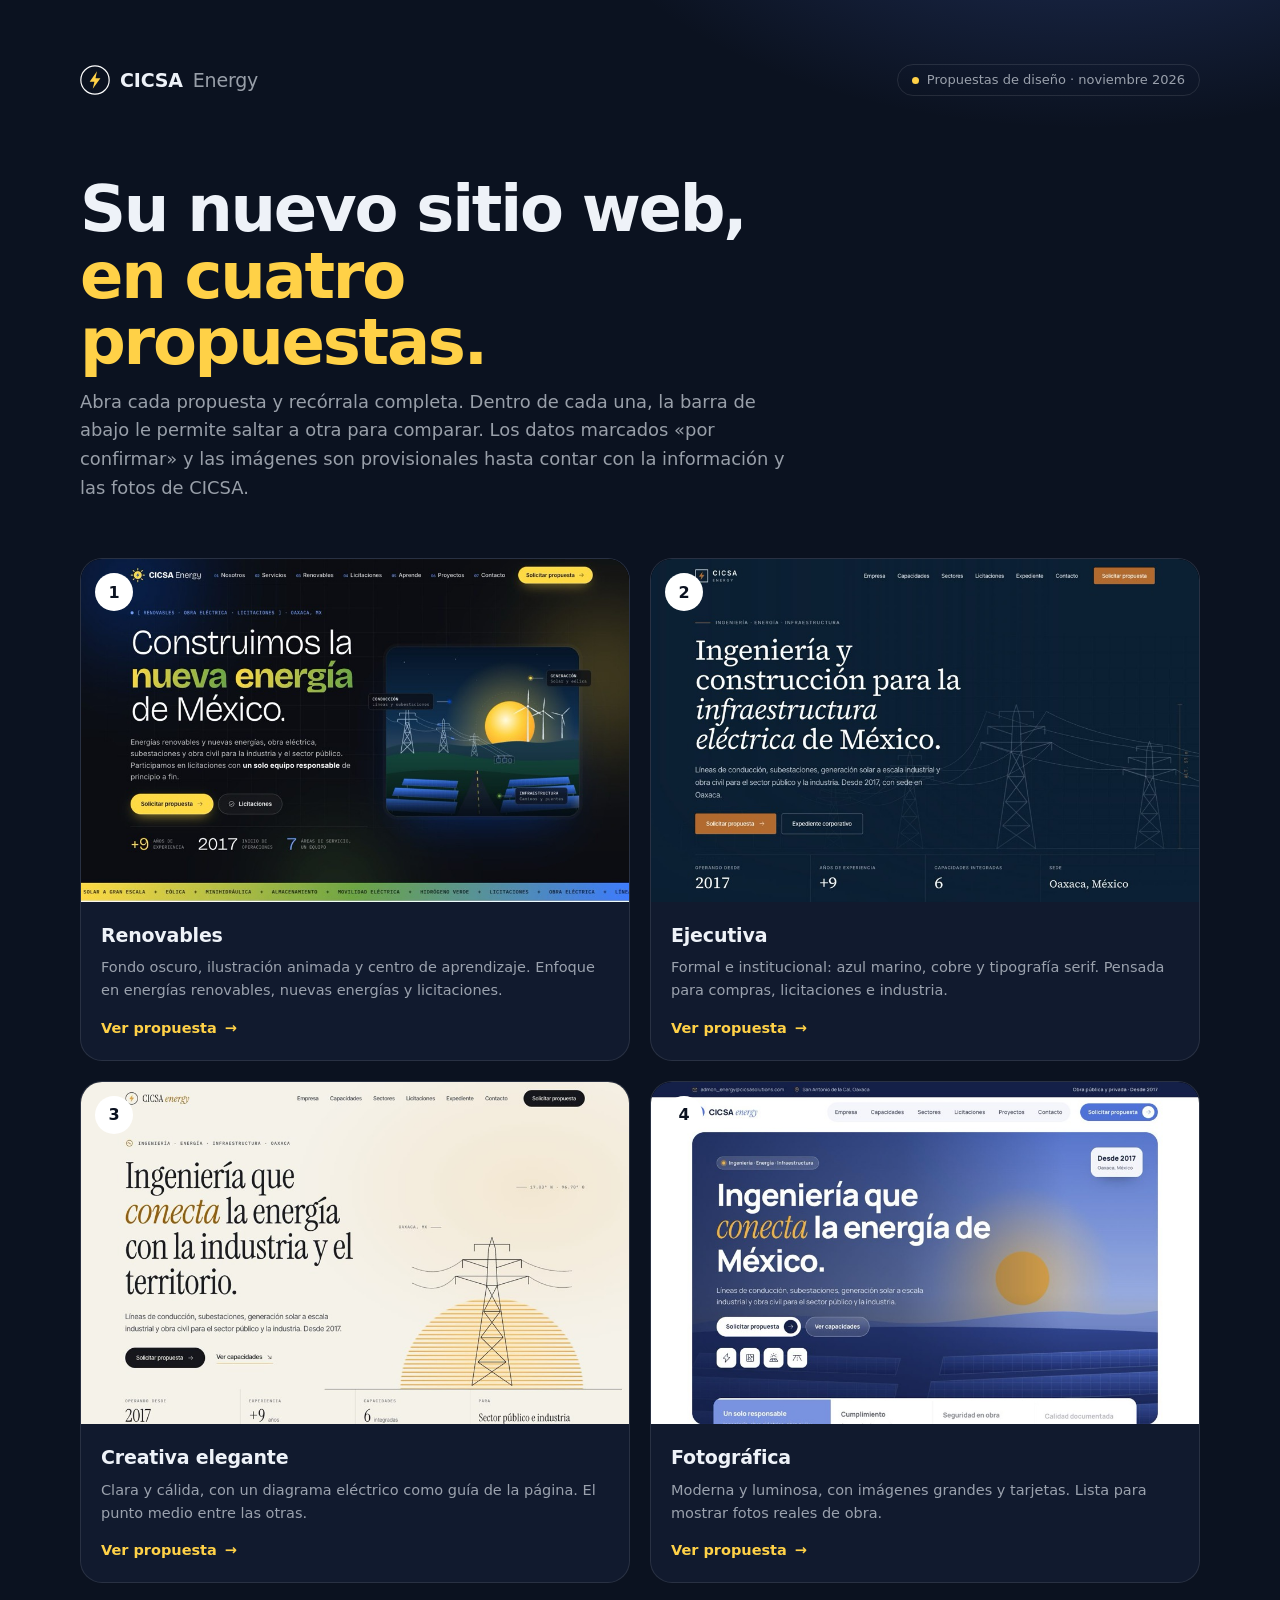
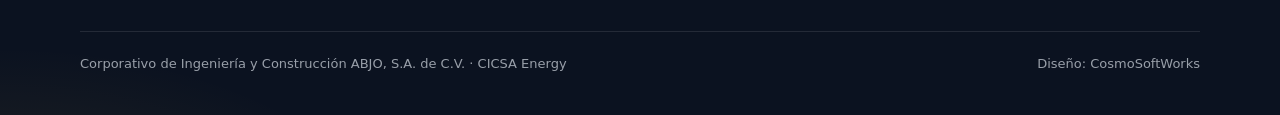
==== index.html @ 89cb1e84 "Propuestas de sitio web CICSA Energy" ====
<!doctype html>
<html lang="es-MX">
<head>
  <meta charset="utf-8">
  <meta name="robots" content="noindex, nofollow">
  <meta name="viewport" content="width=device-width, initial-scale=1">
  <title>CICSA Energy · Propuestas de sitio web</title>
  <meta name="description" content="Cuatro propuestas de diseño para el sitio web de CICSA Energy. CosmoSoftWorks.">
  <meta name="theme-color" content="#0b1220">
  <meta property="og:type" content="website">
  <meta property="og:locale" content="es_MX">
  <meta property="og:title" content="CICSA Energy · Propuestas de sitio web">
  <meta property="og:description" content="Cuatro propuestas de diseño para elegir. CosmoSoftWorks.">
  <meta property="og:url" content="https://aldobohorquez.github.io/cicsa/">
  <meta property="og:image" content="https://aldobohorquez.github.io/cicsa/img/og.jpg">
  <meta property="og:image:width" content="1200">
  <meta property="og:image:height" content="630">
  <meta name="twitter:card" content="summary_large_image">
  <link rel="icon" type="image/svg+xml" href="data:image/svg+xml,%3Csvg xmlns='http://www.w3.org/2000/svg' viewBox='0 0 36 36'%3E%3Crect width='36' height='36' rx='9' fill='%230b1220'/%3E%3Cpath fill='%23ffd147' d='M20.4 7.5 11.6 20h5.7l-2 8.5 9.2-12.6h-5.9z'/%3E%3C/svg%3E">
  <!--
    Portada del sitio de propuestas (GitHub Pages, repo «cicsa»). Las propuestas viven en 1/, 2/, 3/ y 4/ y se regeneran con armar.py.
    Las miniaturas están en img/propuesta-N.jpg. Esta página no usa nada externo.
  -->
  <style>
    :root { --bg: #0b1220; --bg2: #111a2e; --line: rgba(255,255,255,.1); --txt: #eef2f8; --mut: rgba(226,232,240,.66); --sun: #ffd147; }
    * { box-sizing: border-box; }
    html { -webkit-text-size-adjust: 100%; }
    body { margin: 0; min-height: 100vh; background: radial-gradient(900px 500px at 85% -10%, rgba(79,114,216,.35), transparent 60%), radial-gradient(700px 400px at 0% 110%, rgba(255,209,71,.12), transparent 60%), var(--bg); color: var(--txt); font: 400 16px/1.6 system-ui, -apple-system, 'Segoe UI', Roboto, sans-serif; -webkit-font-smoothing: antialiased; }
    a { color: inherit; text-decoration: none; }
    .wrap { max-width: 1200px; margin: 0 auto; padding: clamp(28px, 5vw, 64px) clamp(18px, 4vw, 40px) 40px; }
    header { display: flex; align-items: center; justify-content: space-between; gap: 16px; flex-wrap: wrap; }
    .marca { display: inline-flex; align-items: center; gap: 10px; font-weight: 800; font-size: 19px; letter-spacing: -.01em; }
    .marca svg { width: 30px; height: 30px; }
    .marca span { font-weight: 400; color: var(--mut); }
    .chip { display: inline-flex; align-items: center; gap: 8px; height: 32px; padding: 0 14px; border-radius: 999px; border: 1px solid var(--line); color: var(--mut); font-size: 13px; }
    .chip i { width: 7px; height: 7px; border-radius: 50%; background: var(--sun); }
    h1 { margin: clamp(40px, 7vw, 80px) 0 12px; font-size: clamp(36px, 5.4vw, 64px); line-height: 1.04; letter-spacing: -.035em; font-weight: 800; max-width: 16ch; }
    h1 em { font-style: normal; color: var(--sun); }
    .sub { color: var(--mut); max-width: 62ch; font-size: clamp(16px, 1.4vw, 18px); margin: 0; }
    .grid { list-style: none; margin: clamp(36px, 5vw, 56px) 0 0; padding: 0; display: grid; grid-template-columns: repeat(2, 1fr); gap: 20px; }
    .card { display: grid; gap: 0; border-radius: 22px; overflow: hidden; background: var(--bg2); border: 1px solid var(--line); transition: transform .4s cubic-bezier(.22,.61,.36,1), border-color .3s, box-shadow .4s; }
    .card:hover { transform: translateY(-4px); border-color: rgba(255,255,255,.28); box-shadow: 0 30px 60px -30px rgba(0,0,0,.8); }
    .mini { position: relative; aspect-ratio: 16 / 10; overflow: hidden; background: #000; }
    .mini img { width: 100%; height: 100%; object-fit: cover; object-position: top; display: block; transition: transform 1.2s cubic-bezier(.22,.61,.36,1); }
    .card:hover .mini img { transform: scale(1.03); }
    .num { position: absolute; left: 14px; top: 14px; display: grid; place-items: center; width: 38px; height: 38px; border-radius: 50%; background: #fff; color: #0b1220; font-weight: 800; }
    .info { padding: 18px 20px 20px; display: grid; gap: 6px; }
    .info b { font-size: 19px; letter-spacing: -.01em; }
    .info p { margin: 0; color: var(--mut); font-size: 14.5px; }
    .ver { margin-top: 8px; display: inline-flex; align-items: center; gap: 8px; font-weight: 700; font-size: 14.5px; color: var(--sun); }
    .card:hover .ver span { transform: translateX(4px); }
    .ver span { transition: transform .3s; }
    footer { margin-top: 48px; padding-top: 22px; border-top: 1px solid var(--line); display: flex; justify-content: space-between; gap: 12px; flex-wrap: wrap; color: var(--mut); font-size: 13px; }
    @media (max-width: 760px) { .grid { grid-template-columns: 1fr; } }
    @media (prefers-reduced-motion: reduce) { * { transition: none !important; } }
  </style>
</head>
<body>
  <div class="wrap">
    <header>
      <span class="marca"><svg viewBox="0 0 36 36" aria-hidden="true"><circle cx="18" cy="18" r="17" fill="none" stroke="#fff" stroke-width="1.4"/><path fill="#ffd147" d="M20.4 7.5 11.6 20h5.7l-2 8.5 9.2-12.6h-5.9z"/></svg>CICSA <span>Energy</span></span>
      <span class="chip"><i></i> Propuestas de diseño · noviembre 2026</span>
    </header>

    <h1>Su nuevo sitio web, <em>en cuatro propuestas.</em></h1>
    <p class="sub">Abra cada propuesta y recórrala completa. Dentro de cada una, la barra de abajo le permite saltar a otra para comparar. Los datos marcados «por confirmar» y las imágenes son provisionales hasta contar con la información y las fotos de CICSA.</p>

    <ul class="grid">
      <li><a class="card" href="1/">
        <span class="mini"><img src="img/propuesta-1.jpg" alt="Vista de la propuesta 1" loading="lazy"><span class="num">1</span></span>
        <span class="info"><b>Renovables</b><p>Fondo oscuro, ilustración animada y centro de aprendizaje. Enfoque en energías renovables, nuevas energías y licitaciones.</p><span class="ver">Ver propuesta <span>→</span></span></span>
      </a></li>
      <li><a class="card" href="2/">
        <span class="mini"><img src="img/propuesta-2.jpg" alt="Vista de la propuesta 2" loading="lazy"><span class="num">2</span></span>
        <span class="info"><b>Ejecutiva</b><p>Formal e institucional: azul marino, cobre y tipografía serif. Pensada para compras, licitaciones e industria.</p><span class="ver">Ver propuesta <span>→</span></span></span>
      </a></li>
      <li><a class="card" href="3/">
        <span class="mini"><img src="img/propuesta-3.jpg" alt="Vista de la propuesta 3" loading="lazy"><span class="num">3</span></span>
        <span class="info"><b>Creativa elegante</b><p>Clara y cálida, con un diagrama eléctrico como guía de la página. El punto medio entre las otras.</p><span class="ver">Ver propuesta <span>→</span></span></span>
      </a></li>
      <li><a class="card" href="4/">
        <span class="mini"><img src="img/propuesta-4.jpg" alt="Vista de la propuesta 4" loading="lazy"><span class="num">4</span></span>
        <span class="info"><b>Fotográfica</b><p>Moderna y luminosa, con imágenes grandes y tarjetas. Lista para mostrar fotos reales de obra.</p><span class="ver">Ver propuesta <span>→</span></span></span>
      </a></li>
    </ul>

    <footer>
      <span>Corporativo de Ingeniería y Construcción ABJO, S.A. de C.V. · CICSA Energy</span>
      <span>Diseño: CosmoSoftWorks</span>
    </footer>
  </div>
</body>
</html>
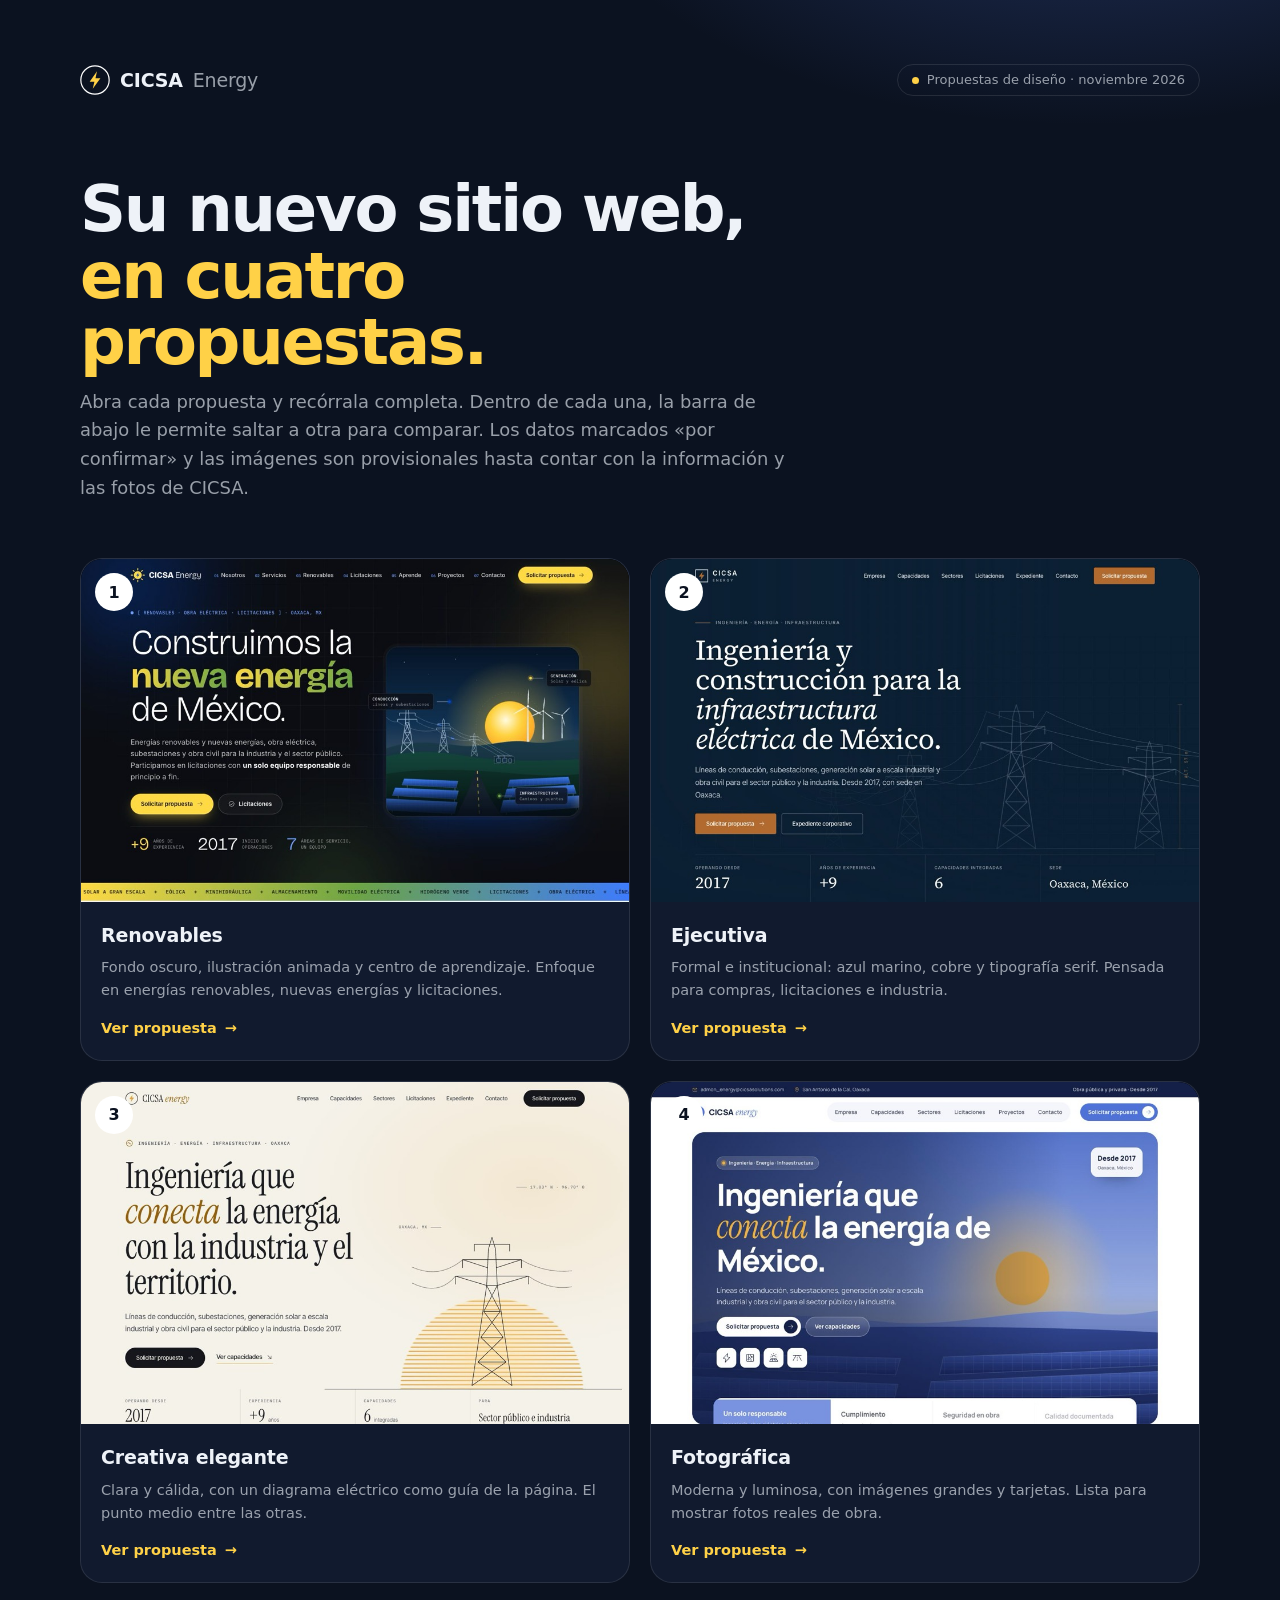
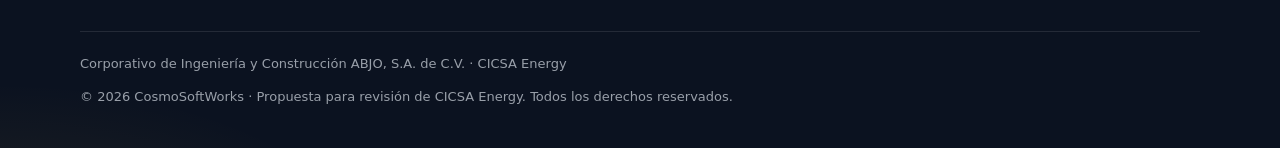
==== commit 258cefa7: "Aviso de derechos reservados" ====
--- a/index.html
+++ b/index.html
@@ -86,7 +86,7 @@
 
     <footer>
       <span>Corporativo de Ingeniería y Construcción ABJO, S.A. de C.V. · CICSA Energy</span>
-      <span>Diseño: CosmoSoftWorks</span>
+      <span>© 2026 CosmoSoftWorks · Propuesta para revisión de CICSA Energy. Todos los derechos reservados.</span>
     </footer>
   </div>
 </body>
